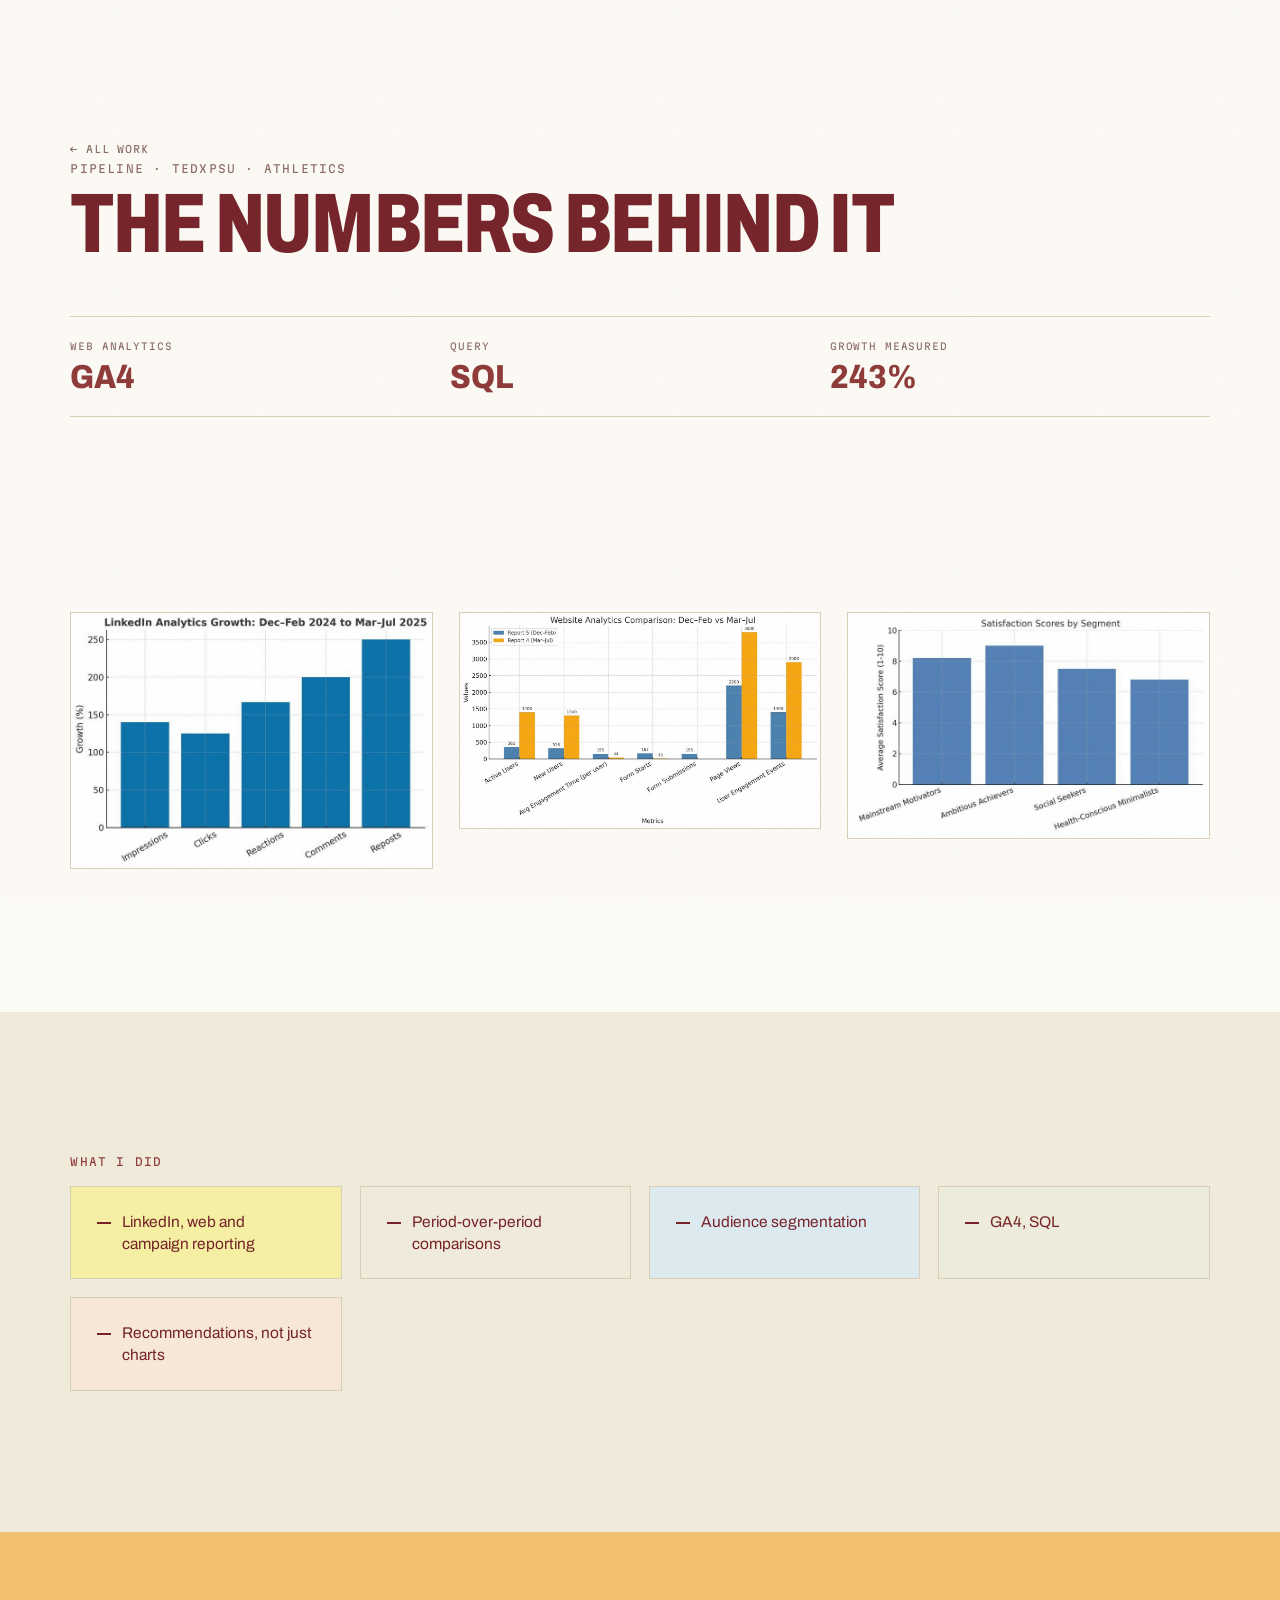
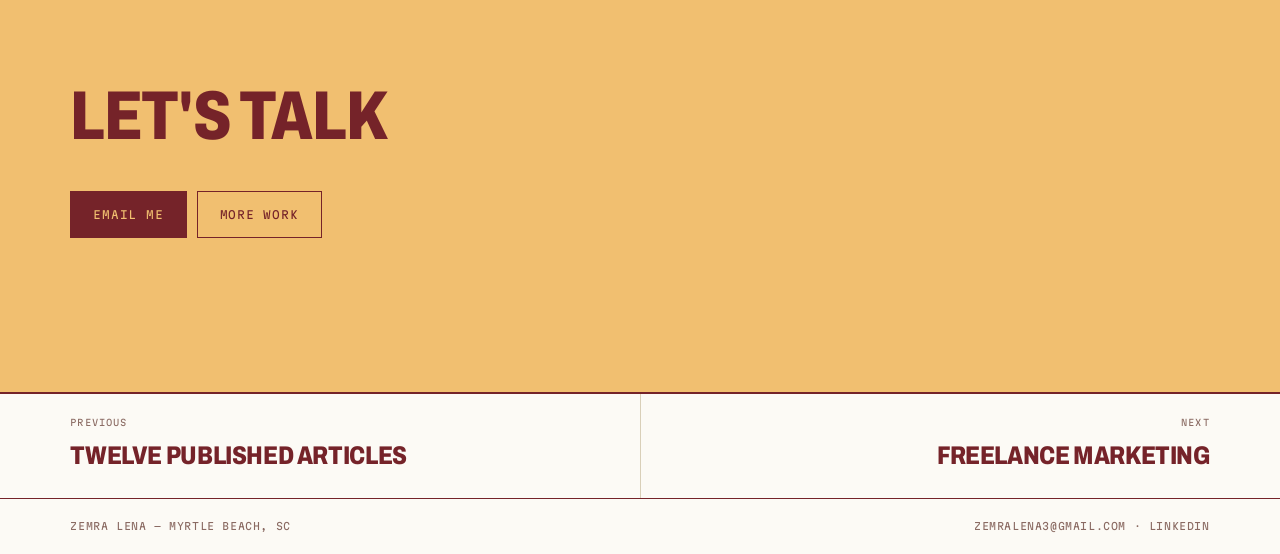
==== work/analytics.html @ e222ac7e "Rebuild portfolio: coastal palette, work-led case studies, video Complete rebuild of the personal po" ====
<!doctype html>
<html lang="en">
<head>
<meta charset="utf-8">
<meta name="viewport" content="width=device-width,initial-scale=1">
<title>The Numbers Behind It — Zemra Lena</title>
<meta name="description" content="Know what the marketing did rather than guess, and be able to say it in one sentence to someone who does not work in marketing.">
<meta property="og:title" content="The Numbers Behind It — Zemra Lena">
<meta property="og:description" content="Know what the marketing did rather than guess, and be able to say it in one sentence to someone who does not work in marketing.">
<link rel="stylesheet" href="../assets/css/site.css?v=1788546415">
</head>
<body>
<div class="grid" aria-hidden="true"><span style="--i:0"></span><span style="--i:1"></span><span style="--i:2"></span><span style="--i:3"></span><span style="--i:4"></span><span style="--i:5"></span><span style="--i:6"></span><span style="--i:7"></span><span style="--i:8"></span><span style="--i:9"></span><span style="--i:10"></span><span style="--i:11"></span></div>
<header class="bar">
  <a class="bar__l" href="../index.html">Zemra Lena</a>
  <span class="bar__c">Marketing</span>
  <nav class="bar__r">
    <a href="../index.html#work">Work</a>
    <a href="../index.html#about">About</a>
    <a href="mailto:zemralena3@gmail.com">Contact</a>
  </nav>
</header>
<section class="cs"><div class="wrap">
  <a class="back" href="../index.html#work">&larr; All work</a>
  
  <p class="lab">PIPELINE · TEDxPSU · Athletics</p>
  <h1>The Numbers Behind It</h1>
  
  <dl class="facts"><div class="fact"><dt>Web analytics</dt><dd>GA4</dd></div><div class="fact"><dt>Query</dt><dd>SQL</dd></div><div class="fact"><dt>Growth measured</dt><dd>243%</dd></div></dl>
  
</div></section>
<section class="sec"><div class="wrap">
  <div class="wall">
      <a class="tile" href="../assets/work/analytics/linkedin-growth.jpg" data-cat="Analytics" data-p="PIPELINE" data-t="LinkedIn growth, Dec to Jul" data-credit="Built the report. 243% engagement, 210% followers.">
        <img src="../assets/work/analytics/linkedin-growth.jpg" alt="PIPELINE — LinkedIn growth, Dec to Jul" loading="lazy" decoding="async">
        <div class="tile__cap"><div class="tile__p">PIPELINE</div><div class="tile__t">LinkedIn growth, Dec to Jul</div><div class="tile__c">Built the report. 243% engagement, 210% followers.</div><div class="tile__m">243% engagement</div></div>
      </a>
      <a class="tile" href="../assets/work/analytics/website-comparison.jpg" data-cat="Analytics" data-p="PIPELINE" data-t="Website analytics, period over period" data-credit="Tied an 87% traffic lift to specific page and SEO changes.">
        <img src="../assets/work/analytics/website-comparison.jpg" alt="PIPELINE — Website analytics, period over period" loading="lazy" decoding="async">
        <div class="tile__cap"><div class="tile__p">PIPELINE</div><div class="tile__t">Website analytics, period over period</div><div class="tile__c">Tied an 87% traffic lift to specific page and SEO changes.</div><div class="tile__m">87% traffic</div></div>
      </a>
      <a class="tile" href="../assets/work/analytics/satisfaction.jpg" data-cat="Analytics" data-p="Reporting" data-t="Satisfaction by segment" data-credit="Survey analysis, segmented and charted.">
        <img src="../assets/work/analytics/satisfaction.jpg" alt="Reporting — Satisfaction by segment" loading="lazy" decoding="async">
        <div class="tile__cap"><div class="tile__p">Reporting</div><div class="tile__t">Satisfaction by segment</div><div class="tile__c">Survey analysis, segmented and charted.</div></div>
      </a>
  </div></div></section>
<section class="sec sec--deep"><div class="wrap">
  <p class="lab">What I did</p>
  <ul class="didlist"><li>LinkedIn, web and campaign reporting</li><li>Period-over-period comparisons</li><li>Audience segmentation</li><li>GA4, SQL</li><li>Recommendations, not just charts</li></ul>
</div></section>

<section class="sec contact"><div class="wrap">
  <h2 class="sec__t">Let&#x27;s talk</h2>
  <div class="clinks">
    <a class="clink clink--solid" href="mailto:zemralena3@gmail.com">Email me</a>
    <a class="clink" href="../index.html#work">More work</a>
  </div>
</div></section>
<div class="pager"><a href="writing.html"><span>Previous</span><b>Twelve Published Articles</b></a><a href="evolve.html"><span>Next</span><b>Freelance Marketing</b></a></div>
<footer class="foot"><div class="wrap foot__in">
  <span>Zemra Lena — Myrtle Beach, SC</span>
  <span><a href="mailto:zemralena3@gmail.com">zemralena3@gmail.com</a> · <a href="https://linkedin.com/in/zemralena">LinkedIn</a></span>
</div></footer>
<div class="plate" id="plate"><img id="plateImg" alt=""></div>
<div class="lb" id="lb" role="dialog" aria-modal="true" aria-label="Image viewer">
  <button class="lb__x" id="lbx" aria-label="Close">&times;</button>
  <button class="lb__nav lb__prev" id="lbp" aria-label="Previous">&#8249;</button>
  <img id="lbi" alt="">
  <button class="lb__nav lb__next" id="lbn" aria-label="Next">&#8250;</button>
  <div class="lb__cap" id="lbc"></div>
</div>
<script src="../assets/js/site.js?v=1788543923"></script>
</body></html>
---- assets/css/site.css ----
/* Zemra Lena — portfolio
   Atlantic coastal. Salt ground, deep tidal ink, sea glass and sunset.
   Archivo variable width axis + Martian Mono. No serif anywhere, on purpose. */

@import url('https://fonts.googleapis.com/css2?family=Archivo:wdth,wght@62..125,400..900&family=Martian+Mono:wght@400;600&display=swap');

:root{
  --salt:#F0EADA;      /* cream ground */
  --salt-2:#E6DEC9;    /* deeper cream */
  --foam:#FAF6EC;
  --deep:#752329;      /* maroon, ink */
  --deep-2:#8E3A38;    /* lifted maroon for bands */
  --sea:#74BACD;       /* coastal blue */
  --sun:#F1BF70;       /* apricot */
  --butter:#F4EFA3;    /* pale butter */
  --olive:#B7B17A;
  --sand:#DAB58F;
  --drift:#8A6A62;     /* warm maroon-grey, readable on cream */
  --line:#D9CFB8;
  --line-2:#E7DFCB;

  --sans:'Archivo',-apple-system,BlinkMacSystemFont,'Segoe UI',Helvetica,Arial,sans-serif;
  --mono:'Martian Mono',ui-monospace,SFMono-Regular,Menlo,monospace;

  --pad:clamp(14px,3.2vw,40px);
  --bar:46px;
  --ease:cubic-bezier(.16,1,.3,1);
}

*,*::before,*::after{box-sizing:border-box}
html{-webkit-text-size-adjust:100%}
body{
  margin:0;background:var(--salt);color:var(--deep);
  font-family:var(--sans);font-size:16px;line-height:1.55;
  font-variation-settings:'wdth' 100,'wght' 400;
  -webkit-font-smoothing:antialiased;overflow-x:hidden;
}
img,video{max-width:100%;display:block}
a{color:inherit}
::selection{background:var(--sea);color:var(--foam)}
.wrap{padding-inline:var(--pad);max-width:1600px;margin:0 auto}

/* sand grain */
body::after{
  content:"";position:fixed;inset:0;pointer-events:none;z-index:99;opacity:.035;
  background-image:url("data:image/svg+xml,%3Csvg xmlns='http://www.w3.org/2000/svg' width='140' height='140'%3E%3Cfilter id='n'%3E%3CfeTurbulence type='fractalNoise' baseFrequency='.85' numOctaves='3'/%3E%3C/filter%3E%3Crect width='140' height='140' filter='url(%23n)'/%3E%3C/svg%3E");
}


/* ---------- masthead ---------- */
.mast{position:relative;z-index:3;padding:clamp(14px,2vw,26px) var(--pad) 0}
.word{display:inline-block;margin:0;line-height:.76;letter-spacing:-.045em;text-transform:uppercase;
  font-weight:800;font-variation-settings:'wdth' 112,'wght' 800;
  white-space:nowrap;font-size:12vw;color:var(--deep)}
.mast__nav{display:flex;justify-content:space-between;gap:12px;
  margin-top:clamp(8px,1.1vw,14px);padding-bottom:clamp(9px,1.1vw,13px);
  border-bottom:2px solid var(--deep);
  font-family:var(--mono);font-size:10px;letter-spacing:.13em;text-transform:uppercase}
.mast__nav a,.mast__nav span{text-decoration:none;color:var(--drift)}
.mast__nav a:hover{color:var(--deep)}
.mast__nav .on{color:var(--deep);font-weight:600}
@media(max-width:700px){.mast__nav{font-size:8.5px;letter-spacing:.08em}}

/* ---------- fixed bar ---------- */
.bar[hidden]{display:none}
.bar{
  position:sticky;top:0;left:0;right:0;height:var(--bar);z-index:70;
  display:grid;grid-template-columns:1fr auto 1fr;align-items:center;
  padding-inline:var(--pad);background:var(--salt);border-bottom:1.5px solid var(--deep);
  font-family:var(--mono);font-size:10.5px;letter-spacing:.06em;text-transform:uppercase;
  transition:background .5s var(--ease),color .5s var(--ease),border-color .5s var(--ease);
}
.bar a{text-decoration:none}
.bar__l{justify-self:start;font-weight:600}
.bar__c{justify-self:center;color:var(--sea);transition:color .5s var(--ease)}
.bar__r{justify-self:end;display:flex;gap:clamp(10px,1.6vw,22px);align-items:center}
.bar__r a{opacity:.62;transition:opacity .2s}
.bar__r a:hover{opacity:1;color:var(--sun)}
body.tone-deep .bar{background:var(--deep);color:var(--foam);border-color:var(--sea)}
body.tone-deep .bar__c{color:var(--sun)}
@media(max-width:620px){.bar{grid-template-columns:1fr auto;font-size:9.5px}.bar__c{display:none}}

/* ---------- grid rules ---------- */
.grid{position:fixed;inset:var(--bar) 0 0 0;z-index:1;pointer-events:none;
  display:grid;grid-template-columns:repeat(12,1fr);padding-inline:var(--pad)}
.grid span{border-left:1px solid var(--deep);opacity:.07;transform:scaleY(0);transform-origin:top;
  animation:drawrule .9s var(--ease) forwards}
.grid span:nth-child(n){animation-delay:calc(var(--i) * 42ms)}
@keyframes drawrule{to{transform:scaleY(1)}}
@media(max-width:760px){.grid{grid-template-columns:repeat(4,1fr)}}

/* ---------- hero: 12-col press sheet ---------- */
.hero{position:relative;z-index:2;padding:0 var(--pad);
  display:grid;grid-template-columns:repeat(12,1fr);gap:0 18px;
  align-items:stretch;margin-top:clamp(14px,1.8vw,22px)}
.photo{grid-column:1/7;position:relative;overflow:hidden;background:var(--deep-2);align-self:stretch;min-height:46svh}
.photo img{width:100%;height:100%;object-fit:cover;object-position:50% 22%}
.photo{min-height:clamp(340px,46vw,560px)}
.photo::after{content:"";position:absolute;inset:0;background:var(--sea);mix-blend-mode:multiply;
  opacity:.55;clip-path:inset(0 0 0 0);
  animation:peel 1.1s cubic-bezier(.65,0,.35,1) .8s forwards;
  transition:opacity .6s var(--ease)}
@keyframes peel{to{clip-path:inset(0 0 100% 0)}}
.photo:hover::after{opacity:0}
.photo__ph{position:absolute;inset:0;display:grid;place-items:center;text-align:center;padding:24px;
  color:var(--foam);font-family:var(--mono);font-size:10px;line-height:2;letter-spacing:.06em}

.heroside{grid-column:7/13;display:flex;flex-direction:column;justify-content:space-between;gap:22px;padding-left:22px}
.mk{background:var(--sun);color:var(--deep);height:clamp(58px,6vw,86px);
  display:flex;align-items:center;padding:0 clamp(14px,1.6vw,22px);
  font-weight:800;font-size:clamp(17px,2.1vw,26px);letter-spacing:.2em;text-transform:uppercase;
  font-variation-settings:'wdth' 100,'wght' 800;
  clip-path:inset(0 100% 0 0);animation:wipe .6s var(--ease) .45s forwards}
@keyframes wipe{to{clip-path:inset(0 0 0 0)}}

.spec{
  font-family:var(--mono);font-size:10px;letter-spacing:.09em;text-transform:uppercase;color:var(--drift)}
.spec p{margin:0;border-top:1px solid var(--line);padding:7px 0}
.spec p:last-child{border-bottom:1px solid var(--line)}
.spec b{color:var(--deep);font-weight:600}
.spec .live::before{content:"";display:inline-block;width:5px;height:5px;border-radius:50%;
  background:var(--sea);margin-right:7px;animation:pulse 2.2s ease-in-out infinite}
@keyframes pulse{0%,100%{opacity:1}50%{opacity:.4}}

.hline{
  font-size:clamp(15px,1.25vw,18px);line-height:1.38;max-width:32ch}

@media(max-width:820px){
  .hero{grid-template-columns:repeat(4,1fr);padding-bottom:22px;row-gap:16px}
  .heroside{grid-column:1/5;padding-left:0}
  .photo{grid-column:1/5;min-height:50vh}
}

/* ---------- ticker ---------- */
.tick{position:relative;z-index:2;background:var(--deep);color:var(--foam);
  overflow:hidden;height:46px;display:flex;align-items:center}
.tick__in{display:flex;gap:0;width:max-content;animation:roll 34s linear infinite}
.tick:hover .tick__in{animation-play-state:paused}
@keyframes roll{to{transform:translate3d(-50%,0,0)}}
.tick i{font-style:normal;font-family:var(--mono);font-size:11px;letter-spacing:.09em;
  text-transform:uppercase;padding:0 26px;white-space:nowrap;display:flex;align-items:center;gap:10px}
.tick i::after{content:"\25AA";width:auto;height:auto;background:none;color:var(--sun);margin-left:22px;font-size:9px}
.tick b{color:var(--foam);font-weight:600}

/* ---------- sections ---------- */
.sec{position:relative;z-index:2;padding:clamp(48px,7vw,104px) 0}
.sec--deep{background:var(--deep);color:var(--foam)}
.sec--deep .lab{color:var(--sun)}
.sec--deep .sec__t{color:var(--foam)}
.lab{font-family:var(--mono);font-size:10.5px;letter-spacing:.12em;text-transform:uppercase;
  color:var(--drift);margin:0 0 14px;font-weight:600}
.sec__t{font-weight:800;font-variation-settings:'wdth' 78,'wght' 800;text-transform:uppercase;
  font-size:clamp(30px,5.4vw,74px);line-height:.9;letter-spacing:-.015em;margin:0 0 clamp(22px,3vw,40px)}
.sec__head{display:flex;align-items:flex-end;justify-content:space-between;gap:20px;flex-wrap:wrap}

/* reveal */
.rv{opacity:0;transform:translateY(20px);transition:opacity .7s var(--ease),transform .8s var(--ease)}
.rv.in{opacity:1;transform:none}

/* ---------- work index ---------- */
.rows{margin-top:8px}
.row{display:grid;grid-template-columns:repeat(12,1fr);gap:0 18px;align-items:center;
  min-height:clamp(96px,10vw,132px);border-bottom:2px solid currentColor;
  text-decoration:none;position:relative;isolation:isolate}
.row:first-child{border-top:2px solid currentColor}
.sec--deep .row{border-bottom-color:rgba(246,244,238,.18)}
@media(max-width:820px){
  .row{grid-template-columns:repeat(4,1fr);padding:18px 0;row-gap:4px;min-height:0}
  .row__n,.row__name,.row__role{grid-column:1/5}
  .row__role{text-align:left}
}
.row__fill{position:absolute;inset:0;background:var(--deep-2);transform:scaleX(0);transform-origin:left;
  transition:transform .56s cubic-bezier(.76,0,.24,1);z-index:-1}
.row:hover .row__fill{transform:scaleX(1)}
.row>*{position:relative;transition:color .32s var(--ease),transform .5s var(--ease)}
.row:hover>*{color:var(--foam)}
.row:hover .row__name{transform:translateX(12px)}
.row__n{grid-column:1/2;font-family:var(--mono);font-size:11px;font-weight:600;letter-spacing:.1em}
.row__name{grid-column:2/9;font-weight:800;font-variation-settings:'wdth' 75,'wght' 800;
  text-transform:uppercase;font-size:clamp(1.4rem,3.5vw,3.15rem);line-height:.92;letter-spacing:-.022em;
  white-space:nowrap}
.row__role{grid-column:9/13;text-align:right;font-size:15px;color:var(--drift)}
.sec--deep .row__role{color:rgba(246,244,238,.6)}
.row__meta{grid-column:10/13;text-align:right;font-family:var(--mono);font-size:9.5px;
  letter-spacing:.05em;text-transform:uppercase;color:var(--drift);white-space:nowrap}
.sec--deep .row__meta{color:rgba(246,244,238,.5)}
.row__go{display:none}

/* logo follower */
.plate{position:fixed;width:200px;height:150px;z-index:60;pointer-events:none;opacity:0;
  transform:translate(-50%,-50%) scale(.9);transition:opacity .26s,transform .4s var(--ease);
  background:var(--foam);border:1.5px solid var(--deep);padding:24px;
  display:flex;align-items:center;justify-content:center;
  box-shadow:0 20px 50px -22px rgba(61,74,65,.4)}
.plate.on{opacity:1;transform:translate(-50%,-50%) scale(1)}
.plate img{display:block;margin:auto;max-width:100%;max-height:100%;width:auto;height:auto;object-fit:contain}
@media(max-width:900px){.plate{display:none}}

/* ---------- wall ---------- */
.filters{display:flex;flex-wrap:wrap;gap:6px}
.chip{font:inherit;font-family:var(--mono);font-size:10px;letter-spacing:.08em;text-transform:uppercase;
  background:transparent;border:1.5px solid var(--line);color:var(--drift);padding:8px 13px;cursor:pointer;
  transition:.22s}
.chip:hover{border-color:var(--deep);color:var(--deep)}
.chip[aria-pressed="true"]{background:var(--deep);border-color:var(--deep);color:var(--salt)}
.sec--deep .chip{border-color:rgba(246,244,238,.28);color:rgba(246,244,238,.72)}
.sec--deep .chip[aria-pressed="true"]{background:var(--sun);border-color:var(--sun);color:var(--deep)}

.wall{columns:4;column-gap:12px;margin-top:26px}
@media(max-width:1180px){.wall{columns:3}}
@media(max-width:740px){.wall{columns:2;column-gap:9px}}
@media(max-width:400px){.wall{columns:1}}
.tile{break-inside:avoid;margin:0 0 12px;position:relative;display:block;overflow:hidden;
  border:1.5px solid transparent;text-decoration:none;background:var(--salt-2);
  transition:border-color .3s,transform .5s var(--ease)}
.tile img{width:100%;height:auto;filter:saturate(.9);transition:transform .8s var(--ease),filter .5s}
.tile:hover{border-color:var(--sea);transform:translateY(-3px)}
.tile:hover img{transform:scale(1.04);filter:saturate(1.05)}
.tile__cap{position:absolute;inset:auto 0 0 0;padding:34px 13px 12px;color:var(--foam);
  background:linear-gradient(to top,rgba(14,44,51,.95),rgba(14,44,51,.6) 52%,transparent);
  opacity:0;transform:translateY(10px);transition:.36s var(--ease)}
.tile:hover .tile__cap{opacity:1;transform:none}
.tile__p{font-family:var(--mono);font-size:9.5px;letter-spacing:.1em;text-transform:uppercase;color:var(--sun);font-weight:600}
.tile__t{font-size:14px;font-weight:600;margin-top:3px;line-height:1.25}
.tile__c{font-size:12px;line-height:1.4;margin-top:5px;opacity:.86}
.tile__m{font-family:var(--mono);font-size:12px;color:var(--sun);margin-top:6px;font-weight:600}
.tile__link{display:inline-block;font-family:var(--mono);font-size:9.5px;letter-spacing:.09em;
  text-transform:uppercase;color:var(--sea);background:var(--foam);padding:5px 9px;margin-top:9px;font-weight:600}
.tile.is-hidden{display:none}

/* ---------- about ---------- */
.about{display:grid;grid-template-columns:minmax(0,.68fr) minmax(0,1fr);gap:clamp(24px,4.5vw,68px);align-items:start}
@media(max-width:880px){.about{grid-template-columns:1fr}}
.portrait{border:1.5px solid currentColor;overflow:hidden;background:var(--salt-2)}
.portrait img{width:100%;aspect-ratio:4/5;object-fit:cover;object-position:50% 20%}
.portrait__ph{aspect-ratio:4/5;display:grid;place-items:center;text-align:center;padding:26px;
  font-family:var(--mono);font-size:10.5px;line-height:2;color:var(--drift);
  background:repeating-linear-gradient(135deg,var(--salt-2),var(--salt-2) 11px,var(--salt) 11px,var(--salt) 22px)}
.about p{font-size:16px;line-height:1.68;margin:0 0 15px}
.about p:first-of-type{font-size:clamp(19px,2vw,26px);line-height:1.32;font-weight:600;
  font-variation-settings:'wdth' 92,'wght' 600;margin-bottom:20px}
.cols{display:grid;grid-template-columns:repeat(auto-fit,minmax(175px,1fr));gap:20px;margin-top:28px;
  padding-top:24px;border-top:1.5px solid currentColor}
.cols h3{font-family:var(--mono);font-size:10px;letter-spacing:.11em;text-transform:uppercase;
  color:var(--sea);margin:0 0 10px;font-weight:600}
.cols ul{margin:0;padding:0;list-style:none;font-size:14px;color:var(--drift);line-height:1.9}
.certs{display:flex;flex-wrap:wrap;gap:8px;margin-top:12px}
.certs a{font-family:var(--mono);font-size:10px;letter-spacing:.07em;text-transform:uppercase;
  text-decoration:none;border:1.5px solid var(--sea);color:var(--sea);padding:8px 12px;
  display:inline-flex;align-items:center;gap:7px;transition:.22s;font-weight:600}
.certs a::before{content:"✓";font-size:11px}
.certs a:hover{background:var(--sea);color:var(--foam)}

/* ---------- contact ---------- */
.contact{background:var(--deep);color:var(--foam)}
.clinks{display:flex;flex-wrap:wrap;gap:10px;margin-top:24px}
.clink{font-family:var(--mono);font-size:11px;letter-spacing:.07em;text-transform:uppercase;font-weight:600;
  text-decoration:none;color:var(--foam);border:1.5px solid rgba(246,244,238,.35);padding:14px 22px;transition:.24s}
.clink:hover{background:var(--foam);color:var(--deep);border-color:var(--foam)}
.clink--solid{background:var(--sun);border-color:var(--sun);color:var(--deep)}
.clink--solid:hover{background:var(--foam);border-color:var(--foam)}

.foot{position:relative;z-index:2;padding:20px 0;border-top:1.5px solid var(--deep);
  font-family:var(--mono);font-size:10px;letter-spacing:.06em;text-transform:uppercase;color:var(--drift)}
.foot__in{display:flex;justify-content:space-between;gap:14px;flex-wrap:wrap}
.foot a{text-decoration:none}
.foot a:hover{color:var(--sun)}

/* ---------- case study ---------- */
.cs{padding-top:calc(var(--bar) + clamp(30px,5vw,64px))}
.back{font-family:var(--mono);font-size:10px;letter-spacing:.08em;text-transform:uppercase;
  text-decoration:none;color:var(--drift)}
.back:hover{color:var(--sun)}
.cs h1{font-weight:800;font-variation-settings:'wdth' 74,'wght' 800;text-transform:uppercase;
  font-size:clamp(32px,6.6vw,88px);line-height:.88;letter-spacing:-.02em;margin:18px 0 18px}
.cs__one{font-size:clamp(17px,1.9vw,24px);line-height:1.4;max-width:44ch;margin:0 0 20px;
  font-weight:600;font-variation-settings:'wdth' 94,'wght' 600;color:var(--deep-2)}
.cs__credit{font-family:var(--mono);font-size:11px;color:var(--drift);margin:0 0 18px;
  padding-left:12px;border-left:2px solid var(--sun);line-height:1.7}
.cs__links{display:flex;flex-wrap:wrap;gap:8px;margin-top:16px}
.cs__links a{font-family:var(--mono);font-size:10px;letter-spacing:.07em;text-transform:uppercase;
  text-decoration:none;border:1.5px solid var(--deep);padding:10px 14px;transition:.22s;font-weight:600}
.cs__links a:hover{background:var(--deep);color:var(--salt)}
.facts{display:grid;grid-template-columns:repeat(auto-fit,minmax(140px,1fr));
  border:1.5px solid var(--deep);margin-top:clamp(26px,3.6vw,44px)}
.fact{padding:16px 18px;border-right:1px solid var(--line)}
.fact:last-child{border-right:0}
.fact dt{font-family:var(--mono);font-size:9.5px;letter-spacing:.09em;text-transform:uppercase;color:var(--drift);margin-bottom:7px}
.fact dd{margin:0;font-weight:800;font-variation-settings:'wdth' 88,'wght' 800;
  font-size:clamp(22px,2.6vw,34px);line-height:1;color:var(--deep-2)}
.cs__body{display:grid;grid-template-columns:minmax(0,1fr) minmax(0,1.05fr);gap:clamp(24px,4.5vw,64px)}
@media(max-width:880px){.cs__body{grid-template-columns:1fr}}
.cs__body h3{font-family:var(--mono);font-size:10.5px;letter-spacing:.11em;text-transform:uppercase;
  color:var(--sun);margin:0 0 12px;font-weight:600}
.cs__body p{font-size:16px;line-height:1.68;margin:0 0 16px}
.cs__list{margin:0;padding:0;list-style:none}
.cs__list li{font-size:15.5px;line-height:1.62;padding:12px 0 12px 26px;position:relative;
  border-bottom:1px solid rgba(246,244,238,.16)}
.cs__list li::before{content:"";position:absolute;left:0;top:20px;width:12px;height:1.5px;background:var(--sun)}

/* article list */
.arts{list-style:none;margin:0;padding:0;border-top:1.5px solid var(--deep);counter-reset:a}
.arts li{counter-increment:a;border-bottom:1px solid var(--line)}
.arts a{display:flex;align-items:center;justify-content:space-between;gap:18px;padding:15px 0;
  text-decoration:none;transition:.24s}
.arts a::before{content:counter(a,decimal-leading-zero);font-family:var(--mono);font-size:10px;
  color:var(--sun);min-width:34px;font-weight:600}
.arts a span{flex:1;font-size:clamp(14.5px,1.5vw,19px);font-weight:600;font-variation-settings:'wdth' 92,'wght' 600}
.arts a em{font-style:normal;font-family:var(--mono);font-size:9.5px;color:var(--drift);white-space:nowrap;letter-spacing:.05em}
.arts a:hover{padding-left:10px;color:var(--sea)}

/* ---------- lightbox ---------- */
.lb{position:fixed;inset:0;z-index:100;background:rgba(14,44,51,.97);display:none;
  align-items:center;justify-content:center;padding:clamp(16px,4vw,54px)}
.lb.is-on{display:flex}
.lb img{max-width:100%;max-height:82vh;object-fit:contain}
.lb__cap{position:absolute;left:0;right:0;bottom:22px;text-align:center;color:var(--foam);
  font-family:var(--mono);font-size:11px;letter-spacing:.05em;padding-inline:20px}
.lb__cap b{color:var(--sun)}
.lb__x{position:absolute;top:16px;right:18px;background:none;border:1.5px solid rgba(246,244,238,.4);
  color:var(--foam);width:40px;height:40px;font-size:19px;cursor:pointer;line-height:1}
.lb__x:hover{background:var(--foam);color:var(--deep)}
.lb__nav{position:absolute;top:50%;transform:translateY(-50%);background:none;border:0;color:var(--foam);
  font-size:32px;cursor:pointer;padding:16px;opacity:.55}
.lb__nav:hover{opacity:1}
.lb__prev{left:4px}.lb__next{right:4px}

@media(prefers-reduced-motion:reduce){
  *,*::before,*::after{animation-duration:.01ms!important;animation-iteration-count:1!important;
    transition-duration:.01ms!important}
  .rv{opacity:1;transform:none}
}


/* ---------- campaign case blocks ---------- */
.bigline{font-weight:800;font-variation-settings:'wdth' 82,'wght' 800;text-transform:uppercase;
  font-size:clamp(28px,5.6vw,76px);line-height:.95;letter-spacing:-.025em;margin:0;max-width:16ch;color:var(--deep-2)}
.reframe{font-weight:600;font-variation-settings:'wdth' 92,'wght' 600;
  font-size:clamp(17px,1.9vw,23px);line-height:1.35;border-left:3px solid var(--sun);padding-left:16px}

.phases{display:grid;grid-template-columns:repeat(auto-fit,minmax(210px,1fr));gap:1px;background:rgba(250,248,243,.22)}
.ph{background:var(--deep);padding:22px 20px 26px}
.ph__n{font-family:var(--mono);font-size:10px;letter-spacing:.12em;color:var(--sun);font-weight:600}
.ph h4{margin:8px 0 6px;font-weight:800;font-variation-settings:'wdth' 84,'wght' 800;
  text-transform:uppercase;font-size:clamp(20px,2.4vw,30px);line-height:1;letter-spacing:-.01em}
.ph__g{margin:0 0 12px;font-family:var(--mono);font-size:9.5px;letter-spacing:.09em;
  text-transform:uppercase;color:var(--sea)}
.ph__d{margin:0;font-size:13.5px;line-height:1.55;color:rgba(250,248,243,.72)}

.bars{border-top:2px solid var(--deep)}
.bar-row{display:grid;grid-template-columns:minmax(130px,1.1fr) minmax(0,3fr) 92px;gap:16px;
  align-items:center;padding:13px 0;border-bottom:1px solid var(--line)}
.bar-k{font-size:14.5px;font-weight:600}
.bar-t{display:block;height:12px;background:var(--salt-2)}
.bar-t i{display:block;height:100%;width:0;background:var(--deep-2);
  animation:grow 1.1s var(--ease) forwards;animation-delay:.15s}
@keyframes grow{to{width:var(--p)}}
.bar-v{font-family:var(--mono);font-size:11px;text-align:right;color:var(--drift)}
.bars__note{margin-top:16px;font-size:14.5px;color:var(--drift);max-width:60ch}
@media(max-width:640px){
  .bar-row{grid-template-columns:1fr 68px;row-gap:6px}
  .bar-t{grid-column:1/3;order:3}
}


/* ---------- v3: bio in hero, video tiles, case logo ---------- */
.bio p{margin:0 0 11px;font-size:clamp(14px,1.15vw,16px);line-height:1.6;color:var(--deep)}
.bio p:first-child{font-weight:600;font-variation-settings:'wdth' 94,'wght' 600}
.bio p:last-child{margin-bottom:0}

.tile--v{cursor:pointer;background:var(--deep)}
.tile--v video{width:100%;height:auto;display:block;filter:saturate(.94)}
.tile__play{position:absolute;top:11px;right:11px;width:26px;height:26px;border-radius:50%;
  background:rgba(253,251,249,.9);z-index:2;transition:opacity .3s}
.tile__play::after{content:"";position:absolute;top:50%;left:53%;transform:translate(-50%,-50%);
  border-left:8px solid var(--deep);border-top:5px solid transparent;border-bottom:5px solid transparent}
.tile--v.is-playing .tile__play{opacity:0}

.cs__logo{height:clamp(34px,4vw,52px);width:auto;margin-bottom:16px;object-fit:contain}

/* certifications sit on their own row now */
.certs{margin-top:20px}
.cols{border-top:2px solid var(--deep);padding-top:26px;margin-top:0}


/* ---------- work table header row ---------- */
.row--h{min-height:0;padding:0 0 9px;border-bottom:2px solid var(--deep);pointer-events:none}
.row--h .row__name,.row--h .row__role,.row--h .row__meta{
  font-family:var(--mono);font-size:9.5px;letter-spacing:.13em;text-transform:uppercase;
  font-weight:600;color:var(--drift);line-height:1}
.row--h .row__name{font-size:9.5px;font-variation-settings:normal;letter-spacing:.13em}
.rows .row:first-of-type{border-top:0}
.row--h + .row{border-top:0}
@media(max-width:820px){.row--h{display:none}}


/* role column sits right, header matches */
.row--h .row__role{text-align:right}

/* ---------- v4: fuller hero, phone-framed video ---------- */
.hstats{display:grid;grid-template-columns:repeat(4,1fr);gap:0;
  border-top:1px solid var(--line);border-bottom:1px solid var(--line)}
@media(max-width:1100px){.hstats{grid-template-columns:repeat(2,1fr)}}
.hstats .stat{padding:13px 14px 13px 0;border-right:1px solid var(--line-2);background:none}
.hstats .stat:last-child{border-right:0}
.hstats .stat__n{font-family:var(--sans);font-weight:800;font-variation-settings:'wdth' 88,'wght' 800;
  font-size:clamp(20px,2.2vw,30px);line-height:1;letter-spacing:-.03em;color:var(--deep)}
.hstats .stat__l{font-family:var(--mono);font-size:8.5px;letter-spacing:.08em;text-transform:uppercase;
  color:var(--drift);margin-top:6px;line-height:1.4}

.spec{display:flex;gap:14px;align-items:flex-start}
.spec__logo{width:34px;height:auto;flex:0 0 auto;margin-top:2px}
.spec p{border:0;padding:2px 0;margin:0}
.spec p:last-child{border:0}

/* iPhone frame */
.tile--phone{background:none;border:0}
.tile--phone:hover{border:0;transform:translateY(-3px)}
.phone{position:relative;margin:0 auto;width:100%;max-width:230px;padding:9px;
  background:#1a1d1b;border-radius:30px;
  box-shadow:0 0 0 1.5px #333835, 0 16px 34px -16px rgba(61,74,65,.5)}
.phone video{width:100%;height:auto;display:block;border-radius:22px;background:#000}
.phone__i{position:absolute;top:16px;left:50%;transform:translateX(-50%);
  width:52px;height:14px;background:#000;border-radius:99px;z-index:2}
.tile--phone .tile__cap{left:9px;right:9px;bottom:9px;border-radius:0 0 22px 22px;padding:30px 12px 12px}
.tile--phone .tile__play{top:22px;right:20px}


/* ---------- v5: bio-led hero, easier nav ---------- */
.hstats{display:none}
.hline{display:none}

.blocks{display:grid;gap:0;border-top:2px solid var(--deep);margin-top:4px}
.blk{padding:16px 0;border-bottom:1px solid var(--line)}
.blk h3{margin:0 0 7px;font-family:var(--mono);font-size:9.5px;letter-spacing:.13em;
  text-transform:uppercase;color:var(--deep-2);font-weight:600}
.blk p{margin:0;font-size:clamp(14.5px,1.15vw,16.5px);line-height:1.55;color:var(--deep)}

.spec{display:flex;gap:13px;align-items:center;padding-top:14px}
.spec__logo{width:30px;height:auto;flex:0 0 auto}
.spec p{border:0;padding:0;margin:0;font-family:var(--mono);font-size:9.5px;
  letter-spacing:.07em;text-transform:uppercase;color:var(--drift);line-height:1.7}
.spec b{color:var(--deep)}

/* sticky mini-nav appears once the masthead scrolls away */
.minibar{position:fixed;top:0;left:0;right:0;z-index:80;height:46px;display:flex;
  align-items:center;justify-content:space-between;padding-inline:var(--pad);
  background:var(--deep);color:var(--foam);transform:translateY(-100%);
  transition:transform .4s var(--ease);
  font-family:var(--mono);font-size:9.5px;letter-spacing:.12em;text-transform:uppercase}
.minibar.on{transform:none}
.minibar a{text-decoration:none;color:var(--foam);opacity:.72;transition:.2s}
.minibar a:hover{opacity:1;color:var(--sun)}
.minibar__n{display:flex;gap:clamp(12px,2vw,26px)}
.minibar__m{font-weight:600;letter-spacing:.14em}

/* prev / next between case studies */
.pager{display:grid;grid-template-columns:1fr 1fr;border-top:2px solid var(--deep)}
.pager a{padding:22px var(--pad);text-decoration:none;transition:.25s}
.pager a:hover{background:var(--deep);color:var(--salt)}
.pager a+a{border-left:1px solid var(--line);text-align:right}
.pager span{display:block;font-family:var(--mono);font-size:9px;letter-spacing:.12em;
  text-transform:uppercase;color:var(--drift);margin-bottom:6px}
.pager a:hover span{color:var(--sun)}
.pager b{font-weight:800;font-variation-settings:'wdth' 82,'wght' 800;text-transform:uppercase;
  font-size:clamp(16px,2vw,26px);letter-spacing:-.015em}


/* ---------- v6: her palette, readability, persistent nav ---------- */

/* legibility: bigger mono labels, more contrast everywhere */
.lab{font-size:11px;letter-spacing:.11em;color:var(--drift)}
.mast__nav{font-size:11px;letter-spacing:.11em}
.mast__nav a,.mast__nav span{color:var(--deep);opacity:.68}
.mast__nav a:hover{opacity:1;color:var(--deep)}
.mast__nav .on{opacity:1;font-weight:600}
.blk h3{font-size:10.5px;color:var(--deep-2)}
.blk p{font-size:clamp(15px,1.2vw,17px);line-height:1.6}
.spec p{font-size:10.5px;color:var(--drift)}
.row__role{font-size:15.5px;color:var(--drift)}
.row--h .row__name,.row--h .row__role{font-size:10.5px;color:var(--drift)}
.tile__c{font-size:12.5px}
.cs__list li{font-size:16px}
.bars__note{color:var(--drift)}

/* nav visible for the whole scroll */
.minibar{transform:none;background:var(--deep);height:46px;font-size:10.5px;letter-spacing:.11em}
.minibar a{opacity:.8}
.minibar a:hover{color:var(--sun);opacity:1}
.mast{padding-top:calc(46px + clamp(14px,2vw,26px))}
.hero{scroll-margin-top:52px}
.sec{scroll-margin-top:52px}
.bar{display:none}
.cs{padding-top:calc(46px + clamp(26px,4vw,54px))}

/* work rows: press-sheet sweep */
.row__fill{background:var(--deep)}
.row:hover .row__name,.row:hover .row__role,.row:hover .row__n{color:var(--salt)}
.row:hover .row__n{color:var(--sun)}
.row:hover .row__name{transform:translateX(14px)}
.row:hover .row__role{transform:translateX(-6px)}

/* accents */
.mk{background:var(--sun);color:var(--deep)}
.tick{background:var(--deep);color:var(--foam)}
.tick i::after{color:var(--sun)}
.sec--deep{background:var(--deep);color:var(--foam)}
.sec--deep .sec__t{color:var(--foam)}
.sec--deep .lab{color:var(--sun)}
.contact{background:var(--deep)}
.clink--solid{background:var(--sun);border-color:var(--sun);color:var(--deep)}
.chip[aria-pressed="true"]{background:var(--deep);border-color:var(--deep);color:var(--salt)}
.sec--deep .chip[aria-pressed="true"]{background:var(--sun);border-color:var(--sun);color:var(--deep)}
.fact dd{color:var(--deep-2)}
.cs__one{color:var(--deep-2)}
.cs__credit{border-left-color:var(--sun)}
.certs a{border-color:var(--deep-2);color:var(--deep-2)}
.certs a:hover{background:var(--deep-2);color:var(--foam)}
.bar-t i{background:var(--deep-2)}
.bigline{color:var(--deep)}
.ph{background:var(--deep)}
.ph__g{color:var(--sun)}
.pager a:hover span{color:var(--sun)}
.tile:hover{border-color:var(--deep)}
.tile__cap{background:linear-gradient(to top,rgba(117,35,41,.95),rgba(117,35,41,.62) 52%,transparent)}
.tile__link{color:var(--deep);background:var(--sun)}
.lb{background:rgba(117,35,41,.97)}
.phone{background:#2A1416;box-shadow:0 0 0 1.5px #3E1D20, 0 16px 34px -16px rgba(117,35,41,.5)}

/* terse "what I did" list */
.didlist{list-style:none;margin:0;padding:0;display:grid;
  grid-template-columns:repeat(auto-fit,minmax(230px,1fr));gap:1px;background:rgba(250,246,236,.22)}
.didlist li{background:var(--deep);padding:18px 20px;font-size:15.5px;line-height:1.4;
  display:flex;align-items:flex-start;gap:11px}
.didlist li::before{content:"";flex:0 0 auto;width:14px;height:1.5px;background:var(--sun);margin-top:11px}
.cs__body{display:none}

/* case hero: one takeaway */
.cs h1{margin:10px 0 18px}
.cs .lab{margin-bottom:0}
.cs__credit{margin:18px 0 0;font-size:10.5px;border-left:2px solid var(--sun);opacity:.75}
.cs__links{margin-top:0;margin-bottom:22px}

/* ============================================================
   v7 — white space. minimal, modern, chic.
   Fewer lines, bigger margins, more air around everything.
   ============================================================ */

:root{
  --salt:#FCFAF5;        /* near-white ground */
  --salt-2:#F0EADA;      /* her cream, now a panel tone */
  --pad:clamp(20px,5.5vw,72px);
}

/* the fixed column rules were noise. gone. */
.grid{display:none}

/* everything breathes */
.sec{padding:clamp(72px,11vw,168px) 0}
.mast{padding-top:calc(46px + clamp(26px,4vw,52px))}
.mast__nav{margin-top:clamp(14px,1.8vw,22px);padding-bottom:clamp(14px,1.8vw,20px);
  border-bottom:1px solid var(--line)}
.hero{margin-top:clamp(30px,5vw,72px);gap:0 clamp(24px,4vw,64px);
  padding-bottom:clamp(30px,5vw,70px)}
.heroside{gap:clamp(26px,3.4vw,44px);padding-left:0}
.photo{min-height:clamp(400px,52vw,660px)}

/* hero blocks: air, no boxed-in rules */
.blocks{border-top:0;margin-top:0;gap:clamp(20px,2.4vw,32px)}
.blk{padding:0;border-bottom:0;max-width:46ch}
.blk h3{margin-bottom:9px}
.spec{padding-top:clamp(18px,2.2vw,26px);border-top:1px solid var(--line)}

/* section headings sit alone */
.sec__head{margin-bottom:clamp(34px,5vw,64px)}
.sec__t{margin-bottom:clamp(26px,3.6vw,44px)}
.lab{margin-bottom:16px}

/* work rows: tall and quiet */
.row{min-height:clamp(112px,12vw,164px);border-bottom:1px solid var(--line)}
.row:first-of-type{border-top:1px solid var(--line)}
.row--h{border-bottom:1px solid var(--line);padding-bottom:14px}
.rows{margin-top:0}

/* portfolio grid: real gutters */
.wall{columns:3;column-gap:clamp(14px,2vw,26px);margin-top:0}
@media(max-width:1100px){.wall{columns:2}}
@media(max-width:620px){.wall{columns:1}}
.tile{margin-bottom:clamp(14px,2vw,26px)}

/* ticker: thinner, calmer */
.tick{height:40px}
.tick i{font-size:10px;padding:0 22px;letter-spacing:.14em}

/* case pages */
.cs{padding-top:calc(46px + clamp(40px,7vw,96px));padding-bottom:clamp(20px,3vw,40px)}
.facts{border:0;border-top:1px solid var(--line);border-bottom:1px solid var(--line);
  margin-top:clamp(32px,4.5vw,54px)}
.fact{border-right:0;padding:22px 26px 22px 0}
.didlist{gap:1px}
.didlist li{padding:24px 26px}
.phases{gap:1px}
.ph{padding:28px 26px 34px}

/* contact */
.contact{padding:clamp(80px,12vw,180px) 0}
.clinks{margin-top:clamp(26px,3.4vw,42px)}

/* ============================================================
   v8 — light only. no dark grounds anywhere.
   The palette does the work through tinted panels.
   ============================================================ */

.sec--deep{background:var(--salt-2);color:var(--deep)}
.sec--deep .sec__t{color:var(--deep)}
.sec--deep .lab{color:var(--deep-2)}
.sec--deep .row{border-bottom-color:var(--line)}
.sec--deep .row__role{color:var(--drift)}
.sec--deep .chip{border-color:var(--line);color:var(--drift)}
.sec--deep .chip:hover{border-color:var(--deep);color:var(--deep)}
.sec--deep .chip[aria-pressed="true"]{background:var(--deep);border-color:var(--deep);color:var(--salt)}

/* contact on cream, apricot as the moment */
.contact{background:var(--sun);color:var(--deep)}
.contact .sec__t{color:var(--deep)}
.contact .lab{color:var(--deep)}
.clink{color:var(--deep);border-color:var(--deep)}
.clink:hover{background:var(--deep);color:var(--sun);border-color:var(--deep)}
.clink--solid{background:var(--deep);border-color:var(--deep);color:var(--sun)}
.clink--solid:hover{background:var(--salt);color:var(--deep);border-color:var(--deep)}

/* ticker in blue */
.tick{background:var(--sea);color:var(--deep)}
.tick i::after{color:var(--foam)}
.tick b{color:var(--deep)}

/* what I did: tinted cards, cycling the palette */
.didlist{background:transparent;gap:clamp(10px,1.4vw,18px)}
.didlist li{color:var(--deep);border:1px solid var(--line)}
.didlist li:nth-child(5n+1){background:var(--butter)}
.didlist li:nth-child(5n+2){background:var(--salt-2)}
.didlist li:nth-child(5n+3){background:#DCEAF0}
.didlist li:nth-child(5n+4){background:#EDEBD9}
.didlist li:nth-child(5n+5){background:#F6E7D8}
.didlist li::before{background:var(--deep)}

/* campaign phases: same treatment */
.phases{background:transparent;gap:clamp(10px,1.4vw,18px)}
.ph{color:var(--deep);border:1px solid var(--line)}
.ph:nth-child(1){background:var(--butter)}
.ph:nth-child(2){background:#DCEAF0}
.ph:nth-child(3){background:#EDEBD9}
.ph:nth-child(4){background:#F6E7D8}
.ph__n{color:var(--deep-2)}
.ph__g{color:var(--deep-2)}
.ph__d{color:var(--drift)}

/* tiles read on cream */
.tile{background:var(--foam);border:1px solid var(--line)}
.tile__cap{background:linear-gradient(to top,rgba(117,35,41,.92),rgba(117,35,41,.55) 55%,transparent)}
.lb{background:rgba(252,250,245,.98)}
.lb__cap{color:var(--deep)}
.lb__x,.lb__nav{color:var(--deep);border-color:var(--deep)}
.lb__x:hover{background:var(--deep);color:var(--salt)}
.phone{background:var(--deep);box-shadow:0 0 0 1px var(--line),0 18px 40px -20px rgba(117,35,41,.35)}

/* minibar light */
.minibar{background:var(--foam);color:var(--deep);border-bottom:1px solid var(--line)}
.minibar a{color:var(--deep);opacity:.62}
.minibar a:hover{color:var(--deep);opacity:1}

/* conference grouping inside a case */
.grp{margin-top:clamp(40px,5vw,72px)}
.grp:first-of-type{margin-top:0}
.grp__h{display:flex;align-items:baseline;gap:14px;flex-wrap:wrap;
  padding-bottom:12px;margin-bottom:clamp(18px,2.4vw,28px);border-bottom:1px solid var(--line)}
.grp__t{font-weight:800;font-variation-settings:'wdth' 82,'wght' 800;text-transform:uppercase;
  font-size:clamp(20px,2.6vw,34px);letter-spacing:-.02em;margin:0;color:var(--deep)}
.grp__m{font-family:var(--mono);font-size:10px;letter-spacing:.11em;text-transform:uppercase;color:var(--drift)}

/* embedded deck */
.deck{position:relative;width:100%;padding-top:56.25%;border:1px solid var(--line);
  background:var(--salt-2);overflow:hidden}
.deck iframe{position:absolute;inset:0;width:100%;height:100%;border:0}
.deck__n{font-family:var(--mono);font-size:10px;letter-spacing:.09em;text-transform:uppercase;
  color:var(--drift);margin-top:12px}
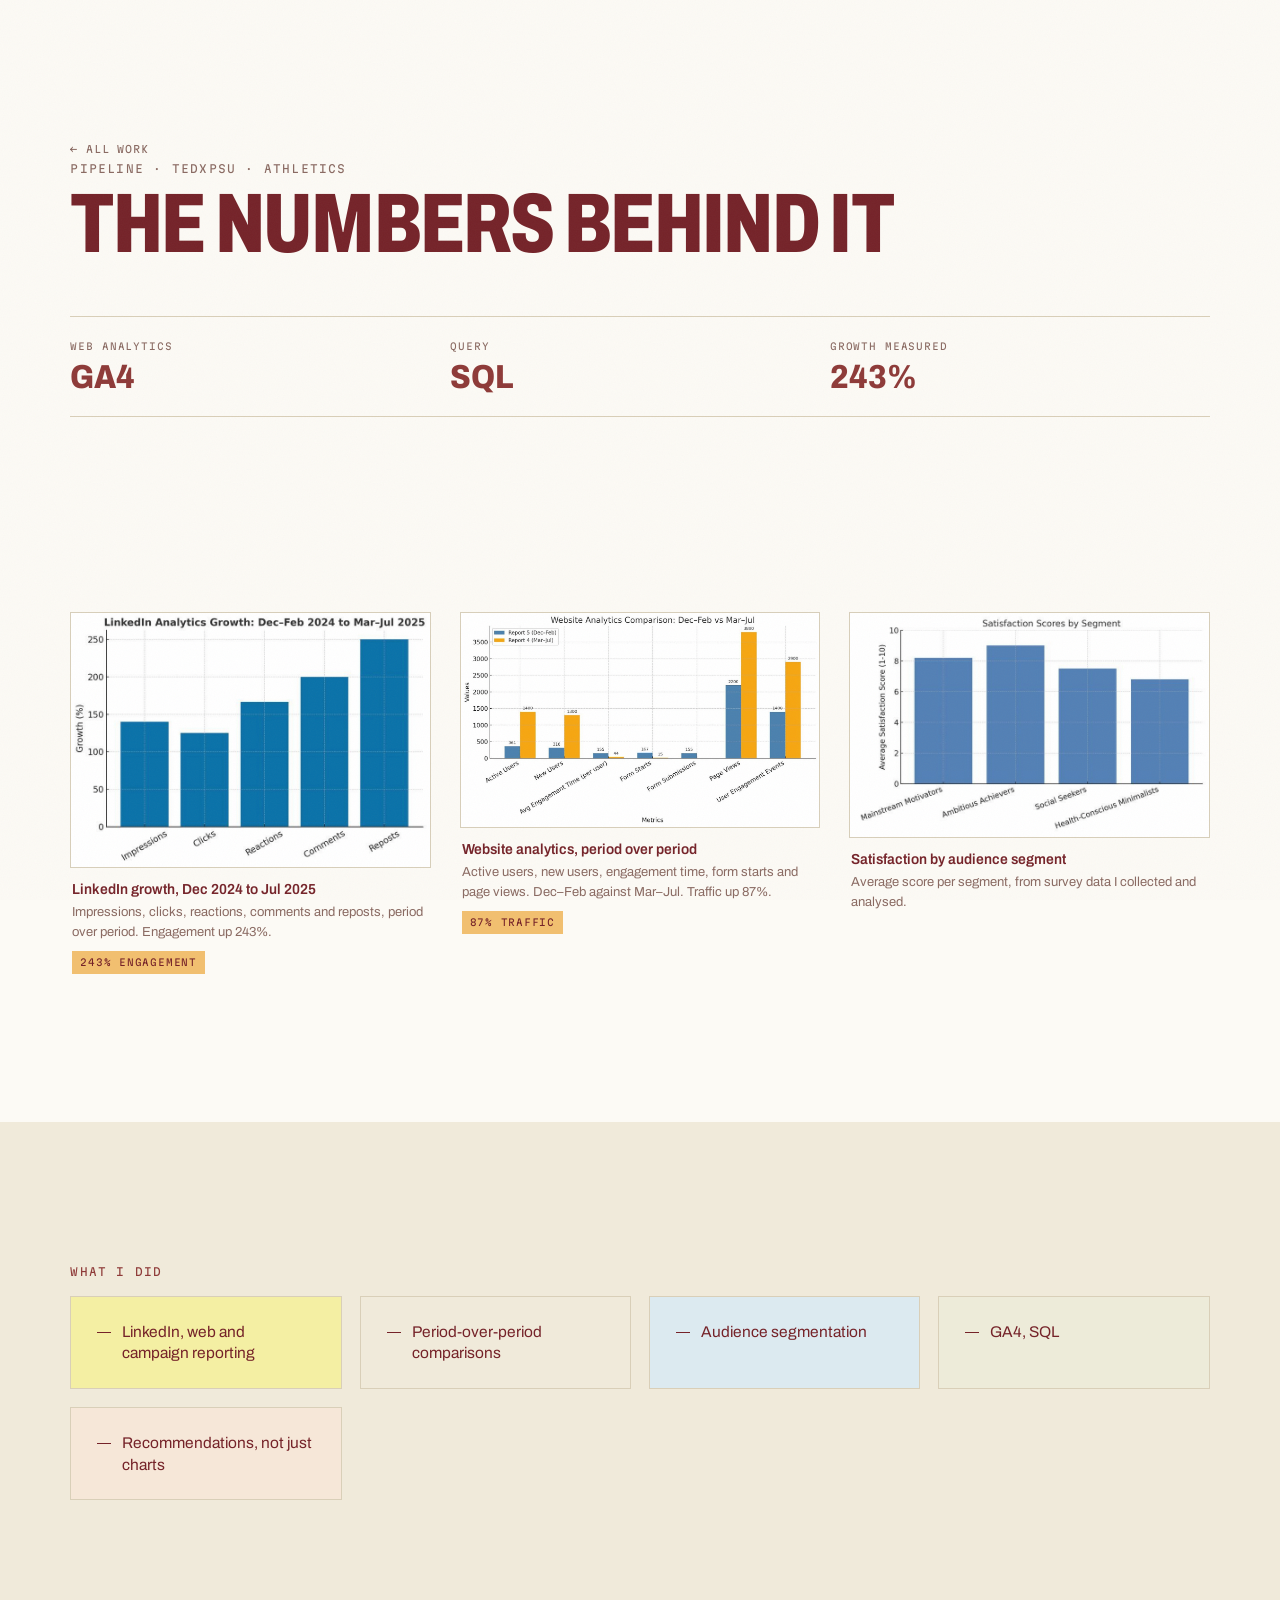
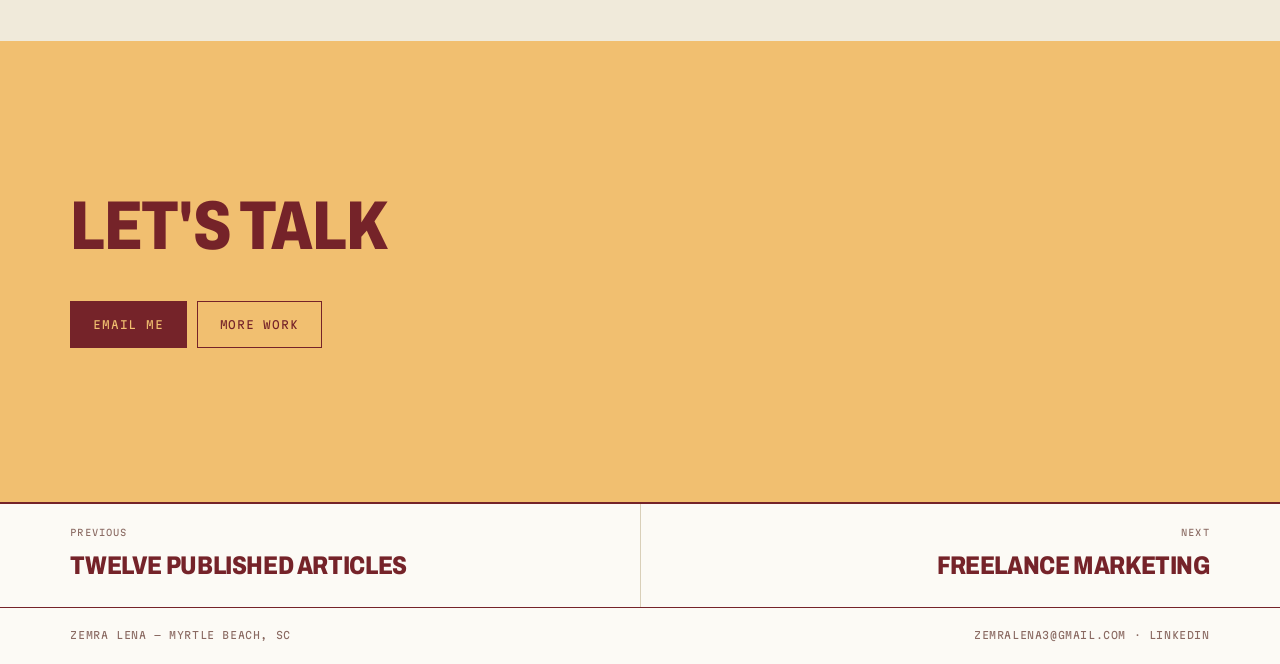
==== commit adca24fd: "Label every piece. Nothing hides behind a hover. The reporting charts were bare graphs with no expla" ====
--- a/work/analytics.html
+++ b/work/analytics.html
@@ -7,7 +7,7 @@
 <meta name="description" content="Know what the marketing did rather than guess, and be able to say it in one sentence to someone who does not work in marketing.">
 <meta property="og:title" content="The Numbers Behind It — Zemra Lena">
 <meta property="og:description" content="Know what the marketing did rather than guess, and be able to say it in one sentence to someone who does not work in marketing.">
-<link rel="stylesheet" href="../assets/css/site.css?v=1788546415">
+<link rel="stylesheet" href="../assets/css/site.css?v=1788548602">
 </head>
 <body>
 <div class="grid" aria-hidden="true"><span style="--i:0"></span><span style="--i:1"></span><span style="--i:2"></span><span style="--i:3"></span><span style="--i:4"></span><span style="--i:5"></span><span style="--i:6"></span><span style="--i:7"></span><span style="--i:8"></span><span style="--i:9"></span><span style="--i:10"></span><span style="--i:11"></span></div>
@@ -31,17 +31,17 @@
 </div></section>
 <section class="sec"><div class="wrap">
   <div class="wall">
-      <a class="tile" href="../assets/work/analytics/linkedin-growth.jpg" data-cat="Analytics" data-p="PIPELINE" data-t="LinkedIn growth, Dec to Jul" data-credit="Built the report. 243% engagement, 210% followers.">
-        <img src="../assets/work/analytics/linkedin-growth.jpg" alt="PIPELINE — LinkedIn growth, Dec to Jul" loading="lazy" decoding="async">
-        <div class="tile__cap"><div class="tile__p">PIPELINE</div><div class="tile__t">LinkedIn growth, Dec to Jul</div><div class="tile__c">Built the report. 243% engagement, 210% followers.</div><div class="tile__m">243% engagement</div></div>
+      <a class="tile" href="../assets/work/analytics/linkedin-growth.jpg" data-cat="Analytics" data-p="PIPELINE" data-t="LinkedIn growth, Dec 2024 to Jul 2025" data-credit="Impressions, clicks, reactions, comments and reposts, period over period. Engagement up 243%.">
+        <img src="../assets/work/analytics/linkedin-growth.jpg" alt="PIPELINE — LinkedIn growth, Dec 2024 to Jul 2025" loading="lazy" decoding="async">
+        <div class="tile__cap"><div class="tile__t">LinkedIn growth, Dec 2024 to Jul 2025</div><div class="tile__c">Impressions, clicks, reactions, comments and reposts, period over period. Engagement up 243%.</div><div class="tile__m">243% engagement</div></div>
       </a>
-      <a class="tile" href="../assets/work/analytics/website-comparison.jpg" data-cat="Analytics" data-p="PIPELINE" data-t="Website analytics, period over period" data-credit="Tied an 87% traffic lift to specific page and SEO changes.">
+      <a class="tile" href="../assets/work/analytics/website-comparison.jpg" data-cat="Analytics" data-p="PIPELINE" data-t="Website analytics, period over period" data-credit="Active users, new users, engagement time, form starts and page views. Dec–Feb against Mar–Jul. Traffic up 87%.">
         <img src="../assets/work/analytics/website-comparison.jpg" alt="PIPELINE — Website analytics, period over period" loading="lazy" decoding="async">
-        <div class="tile__cap"><div class="tile__p">PIPELINE</div><div class="tile__t">Website analytics, period over period</div><div class="tile__c">Tied an 87% traffic lift to specific page and SEO changes.</div><div class="tile__m">87% traffic</div></div>
+        <div class="tile__cap"><div class="tile__t">Website analytics, period over period</div><div class="tile__c">Active users, new users, engagement time, form starts and page views. Dec–Feb against Mar–Jul. Traffic up 87%.</div><div class="tile__m">87% traffic</div></div>
       </a>
-      <a class="tile" href="../assets/work/analytics/satisfaction.jpg" data-cat="Analytics" data-p="Reporting" data-t="Satisfaction by segment" data-credit="Survey analysis, segmented and charted.">
-        <img src="../assets/work/analytics/satisfaction.jpg" alt="Reporting — Satisfaction by segment" loading="lazy" decoding="async">
-        <div class="tile__cap"><div class="tile__p">Reporting</div><div class="tile__t">Satisfaction by segment</div><div class="tile__c">Survey analysis, segmented and charted.</div></div>
+      <a class="tile" href="../assets/work/analytics/satisfaction.jpg" data-cat="Analytics" data-p="Reporting" data-t="Satisfaction by audience segment" data-credit="Average score per segment, from survey data I collected and analysed.">
+        <img src="../assets/work/analytics/satisfaction.jpg" alt="Reporting — Satisfaction by audience segment" loading="lazy" decoding="async">
+        <div class="tile__cap"><div class="tile__t">Satisfaction by audience segment</div><div class="tile__c">Average score per segment, from survey data I collected and analysed.</div></div>
       </a>
   </div></div></section>
 <section class="sec sec--deep"><div class="wrap">
--- a/assets/css/site.css
+++ b/assets/css/site.css
@@ -684,3 +684,69 @@
 .deck iframe{position:absolute;inset:0;width:100%;height:100%;border:0}
 .deck__n{font-family:var(--mono);font-size:10px;letter-spacing:.09em;text-transform:uppercase;
   color:var(--drift);margin-top:12px}
+
+/* ============================================================
+   v9 — portfolio by experience, realistic phone, view counts
+   ============================================================ */
+
+#pieces .grp{margin-top:clamp(52px,6.5vw,96px)}
+#pieces .grp:first-of-type{margin-top:clamp(10px,1.5vw,20px)}
+.grp__h{align-items:baseline}
+.grp__go{margin-left:auto;font-family:var(--mono);font-size:10px;letter-spacing:.11em;
+  text-transform:uppercase;text-decoration:none;color:var(--deep-2);white-space:nowrap}
+.grp__go:hover{color:var(--deep)}
+@media(max-width:620px){.grp__go{margin-left:0}}
+
+/* realistic phone, not maroon */
+.phone{background:#1C1C1E;padding:8px;border-radius:34px;
+  box-shadow:0 0 0 2px #3A3A3C, 0 0 0 3px #1C1C1E, 0 20px 44px -20px rgba(60,50,45,.45)}
+.phone video{border-radius:27px}
+.phone__i{top:15px;width:56px;height:16px;background:#000;border-radius:99px}
+.tile--phone .tile__cap{left:8px;right:8px;bottom:8px;border-radius:0 0 27px 27px}
+
+/* view count chip, reads like a real post */
+.views{position:absolute;left:14px;bottom:14px;z-index:3;display:flex;align-items:center;gap:6px;
+  padding:6px 10px;border-radius:99px;background:rgba(0,0,0,.55);backdrop-filter:blur(6px);
+  color:#fff;font-family:var(--mono);font-size:10px;letter-spacing:.05em;font-weight:600}
+.views::before{content:"";width:11px;height:8px;border:1.5px solid #fff;border-radius:50%/62%;
+  box-shadow:inset 0 0 0 1.5px #fff}
+.tile--phone .views{left:20px;bottom:20px}
+.tile:hover .views{opacity:0;transition:opacity .25s}
+
+/* ============================================================
+   v10 — every piece is labelled. Nothing hides behind a hover.
+   ============================================================ */
+
+.tile{overflow:visible;background:transparent;border:0}
+.tile:hover{transform:none;border:0}
+.tile img,.tile video{border:1px solid var(--line);background:var(--foam)}
+.tile:hover img{transform:none}
+.tile--v{background:transparent}
+
+/* caption sits under the work, always visible */
+.tile__cap{position:static;opacity:1;transform:none;background:none;color:var(--deep);
+  padding:12px 2px 0;transition:none}
+.tile:hover .tile__cap{opacity:1;transform:none}
+.tile__t{font-size:14.5px;font-weight:600;font-variation-settings:'wdth' 94,'wght' 600;
+  line-height:1.25;margin:0;color:var(--deep)}
+.tile__c{font-size:13px;line-height:1.5;margin-top:5px;color:var(--drift);opacity:1}
+.tile__m{display:inline-block;font-family:var(--mono);font-size:9.5px;letter-spacing:.08em;
+  text-transform:uppercase;color:var(--deep);background:var(--sun);
+  padding:4px 8px;margin-top:9px;font-weight:600}
+.tile__link{display:inline-block;font-family:var(--mono);font-size:9.5px;letter-spacing:.08em;
+  text-transform:uppercase;color:var(--deep-2);background:transparent;padding:0;margin-top:9px;
+  border-bottom:1px solid var(--deep-2);font-weight:600}
+.tile__link:hover{color:var(--deep);border-color:var(--deep)}
+.tile--phone .tile__cap{position:static;border-radius:0;padding:14px 2px 0;left:auto;right:auto;bottom:auto}
+
+/* image gets the hover, not the label */
+.tile img,.tile video{transition:opacity .3s var(--ease)}
+.tile:hover img,.tile:hover video{opacity:.9}
+.tile__play{top:14px;right:14px}
+.tile--phone .tile__play{top:26px;right:24px}
+.views{opacity:1}
+.tile:hover .views{opacity:1}
+
+/* a bit more room between pieces now they carry text */
+.wall{column-gap:clamp(16px,2.2vw,30px)}
+.tile{margin-bottom:clamp(26px,3.2vw,44px)}
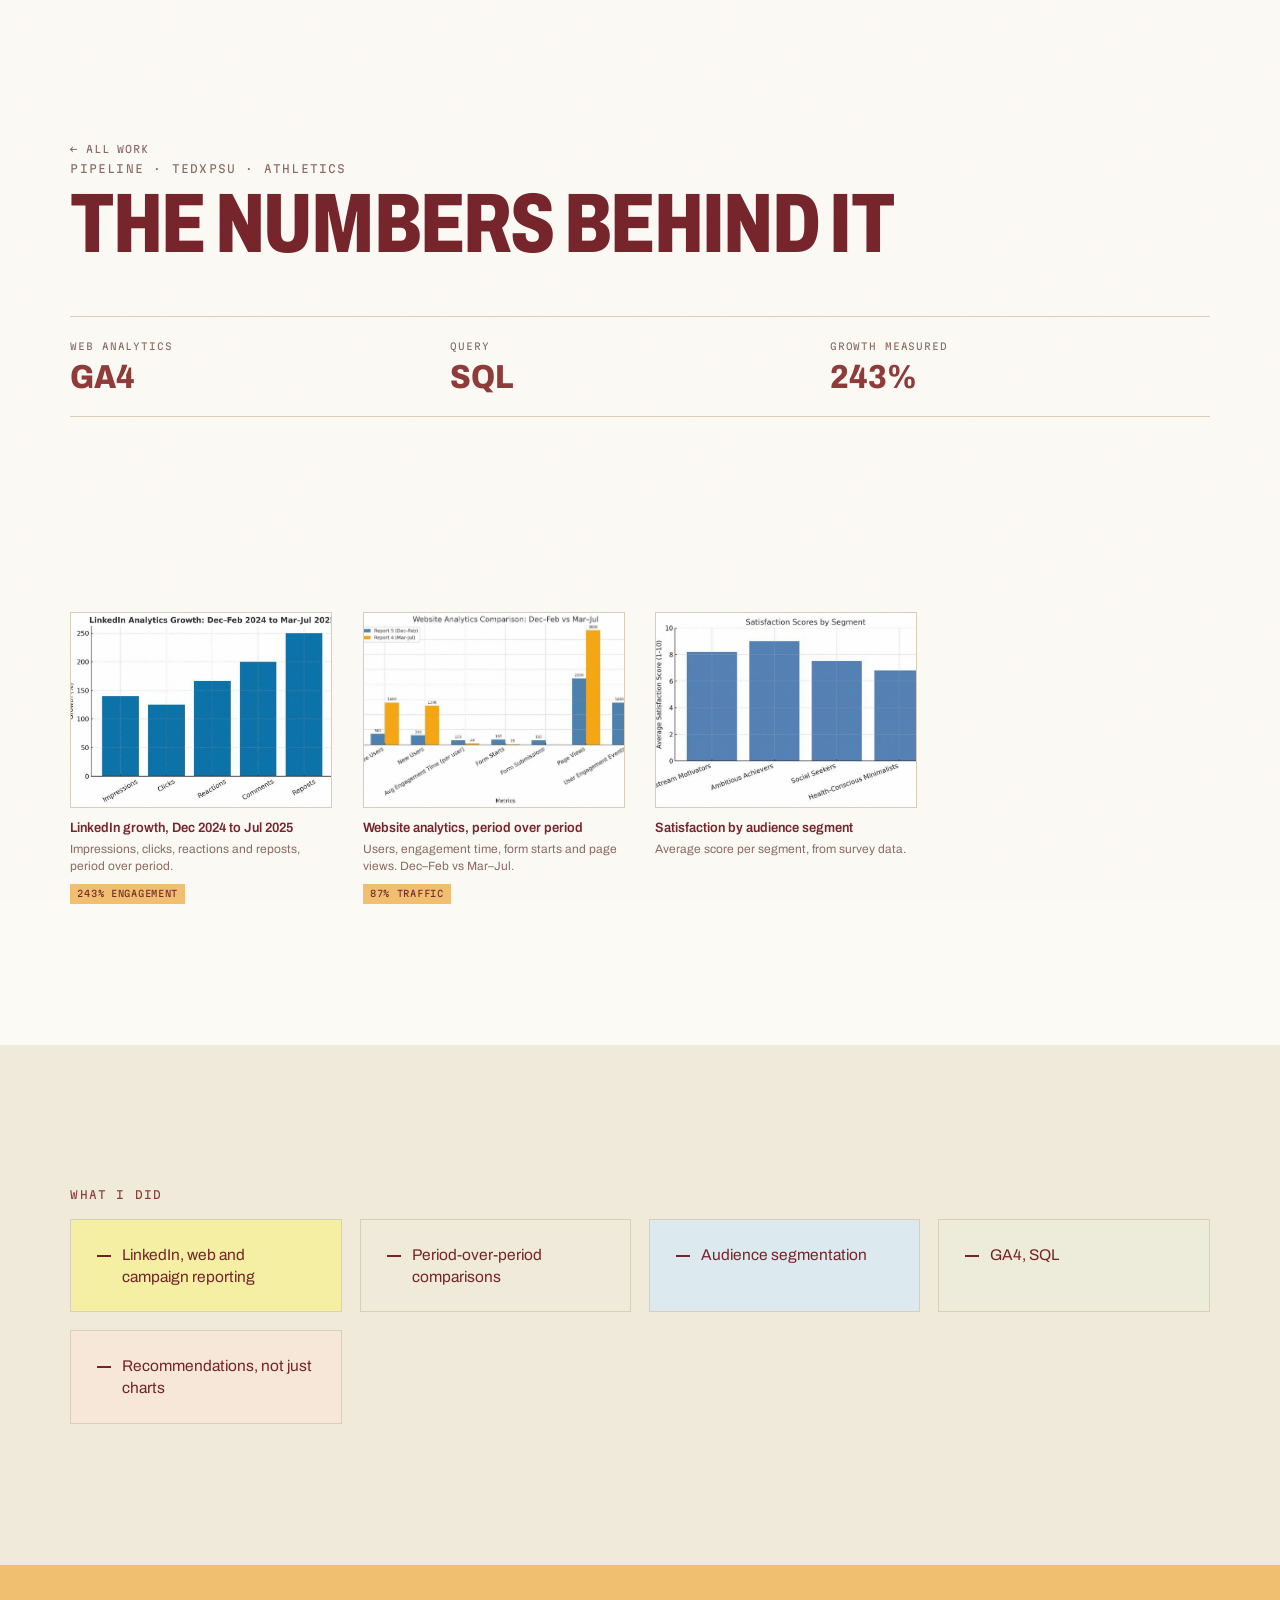
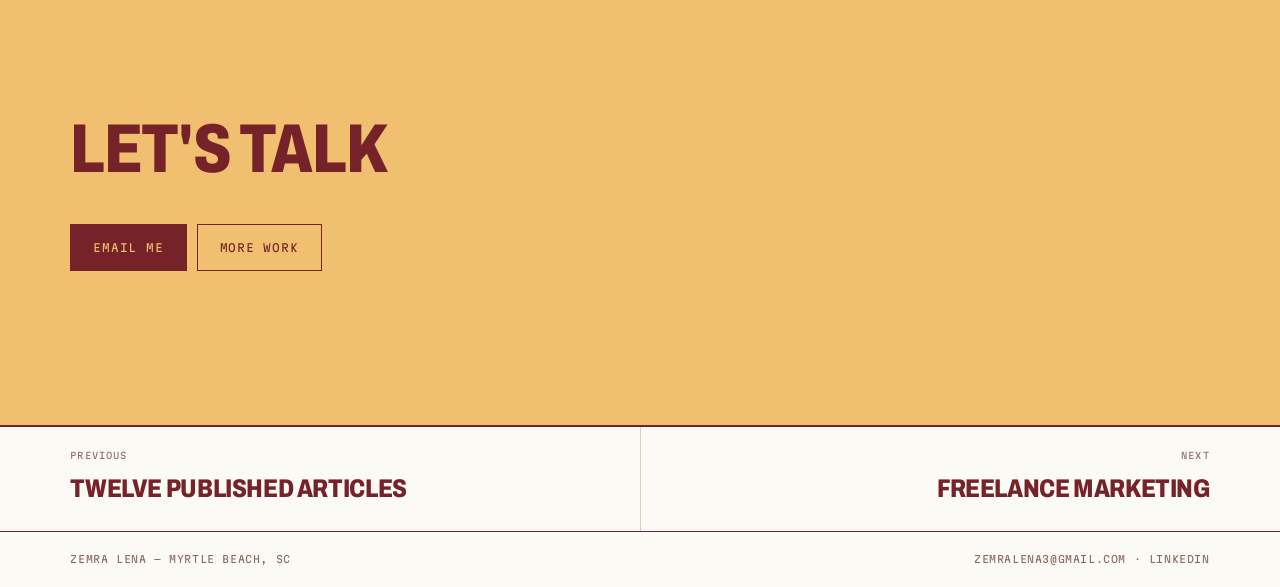
==== commit fae6e10c: "Restructure portfolio by discipline, add photography, condense Matches the structure of the Canva po" ====
--- a/work/analytics.html
+++ b/work/analytics.html
@@ -7,7 +7,7 @@
 <meta name="description" content="Know what the marketing did rather than guess, and be able to say it in one sentence to someone who does not work in marketing.">
 <meta property="og:title" content="The Numbers Behind It — Zemra Lena">
 <meta property="og:description" content="Know what the marketing did rather than guess, and be able to say it in one sentence to someone who does not work in marketing.">
-<link rel="stylesheet" href="../assets/css/site.css?v=1788548602">
+<link rel="stylesheet" href="../assets/css/site.css?v=1788549732">
 </head>
 <body>
 <div class="grid" aria-hidden="true"><span style="--i:0"></span><span style="--i:1"></span><span style="--i:2"></span><span style="--i:3"></span><span style="--i:4"></span><span style="--i:5"></span><span style="--i:6"></span><span style="--i:7"></span><span style="--i:8"></span><span style="--i:9"></span><span style="--i:10"></span><span style="--i:11"></span></div>
@@ -31,17 +31,17 @@
 </div></section>
 <section class="sec"><div class="wrap">
   <div class="wall">
-      <a class="tile" href="../assets/work/analytics/linkedin-growth.jpg" data-cat="Analytics" data-p="PIPELINE" data-t="LinkedIn growth, Dec 2024 to Jul 2025" data-credit="Impressions, clicks, reactions, comments and reposts, period over period. Engagement up 243%.">
+      <a class="tile" href="../assets/work/analytics/linkedin-growth.jpg" data-cat="Analytics" data-p="PIPELINE" data-t="LinkedIn growth, Dec 2024 to Jul 2025" data-credit="Impressions, clicks, reactions and reposts, period over period.">
         <img src="../assets/work/analytics/linkedin-growth.jpg" alt="PIPELINE — LinkedIn growth, Dec 2024 to Jul 2025" loading="lazy" decoding="async">
-        <div class="tile__cap"><div class="tile__t">LinkedIn growth, Dec 2024 to Jul 2025</div><div class="tile__c">Impressions, clicks, reactions, comments and reposts, period over period. Engagement up 243%.</div><div class="tile__m">243% engagement</div></div>
+        <div class="tile__cap"><div class="tile__t">LinkedIn growth, Dec 2024 to Jul 2025</div><div class="tile__c">Impressions, clicks, reactions and reposts, period over period.</div><div class="tile__m">243% engagement</div></div>
       </a>
-      <a class="tile" href="../assets/work/analytics/website-comparison.jpg" data-cat="Analytics" data-p="PIPELINE" data-t="Website analytics, period over period" data-credit="Active users, new users, engagement time, form starts and page views. Dec–Feb against Mar–Jul. Traffic up 87%.">
+      <a class="tile" href="../assets/work/analytics/website-comparison.jpg" data-cat="Analytics" data-p="PIPELINE" data-t="Website analytics, period over period" data-credit="Users, engagement time, form starts and page views. Dec–Feb vs Mar–Jul.">
         <img src="../assets/work/analytics/website-comparison.jpg" alt="PIPELINE — Website analytics, period over period" loading="lazy" decoding="async">
-        <div class="tile__cap"><div class="tile__t">Website analytics, period over period</div><div class="tile__c">Active users, new users, engagement time, form starts and page views. Dec–Feb against Mar–Jul. Traffic up 87%.</div><div class="tile__m">87% traffic</div></div>
+        <div class="tile__cap"><div class="tile__t">Website analytics, period over period</div><div class="tile__c">Users, engagement time, form starts and page views. Dec–Feb vs Mar–Jul.</div><div class="tile__m">87% traffic</div></div>
       </a>
-      <a class="tile" href="../assets/work/analytics/satisfaction.jpg" data-cat="Analytics" data-p="Reporting" data-t="Satisfaction by audience segment" data-credit="Average score per segment, from survey data I collected and analysed.">
+      <a class="tile" href="../assets/work/analytics/satisfaction.jpg" data-cat="Analytics" data-p="Reporting" data-t="Satisfaction by audience segment" data-credit="Average score per segment, from survey data.">
         <img src="../assets/work/analytics/satisfaction.jpg" alt="Reporting — Satisfaction by audience segment" loading="lazy" decoding="async">
-        <div class="tile__cap"><div class="tile__t">Satisfaction by audience segment</div><div class="tile__c">Average score per segment, from survey data I collected and analysed.</div></div>
+        <div class="tile__cap"><div class="tile__t">Satisfaction by audience segment</div><div class="tile__c">Average score per segment, from survey data.</div></div>
       </a>
   </div></div></section>
 <section class="sec sec--deep"><div class="wrap">
--- a/assets/css/site.css
+++ b/assets/css/site.css
@@ -750,3 +750,40 @@
 /* a bit more room between pieces now they carry text */
 .wall{column-gap:clamp(16px,2.2vw,30px)}
 .tile{margin-bottom:clamp(26px,3.2vw,44px)}
+
+/* ============================================================
+   v11 — cohesion. one grid, one caption treatment, less text.
+   ============================================================ */
+
+/* uniform grid instead of ragged masonry */
+.wall{columns:auto;display:grid;grid-template-columns:repeat(4,1fr);
+  gap:clamp(18px,2.4vw,34px)}
+@media(max-width:1180px){.wall{grid-template-columns:repeat(3,1fr)}}
+@media(max-width:760px){.wall{grid-template-columns:repeat(2,1fr)}}
+@media(max-width:440px){.wall{grid-template-columns:1fr}}
+.tile{margin:0;display:flex;flex-direction:column}
+
+/* every piece sits in the same frame, so the grid reads as one system */
+.tile img{width:100%;aspect-ratio:4/3;object-fit:cover;object-position:center}
+.tile--v video{width:100%;aspect-ratio:4/3;object-fit:cover}
+.tile--phone video{aspect-ratio:9/16;object-fit:cover}
+.tile--phone{grid-row:span 2}
+.phone{max-width:100%}
+
+/* photography and writing keep their natural crop, they are the content */
+.grp--photo .tile img{aspect-ratio:3/4}
+.grp--writing .tile img{aspect-ratio:3/4;object-fit:contain;background:var(--foam);padding:6px}
+.grp--analytics .tile img{aspect-ratio:4/3;object-fit:contain;background:var(--foam);padding:10px}
+
+/* one caption treatment everywhere */
+.tile__cap{padding:11px 0 0}
+.tile__t{font-size:13.5px;line-height:1.3}
+.tile__c{font-size:12px;margin-top:4px;line-height:1.45}
+.tile__m{margin-top:8px;font-size:9px;padding:3px 7px}
+.tile__link{margin-top:8px;font-size:9px}
+
+/* section headers, tighter */
+#pieces .grp{margin-top:clamp(48px,6vw,86px)}
+.grp__h{padding-bottom:10px;margin-bottom:clamp(16px,2vw,24px)}
+.grp__t{font-size:clamp(18px,2.2vw,28px)}
+.grp__m{font-size:9.5px}
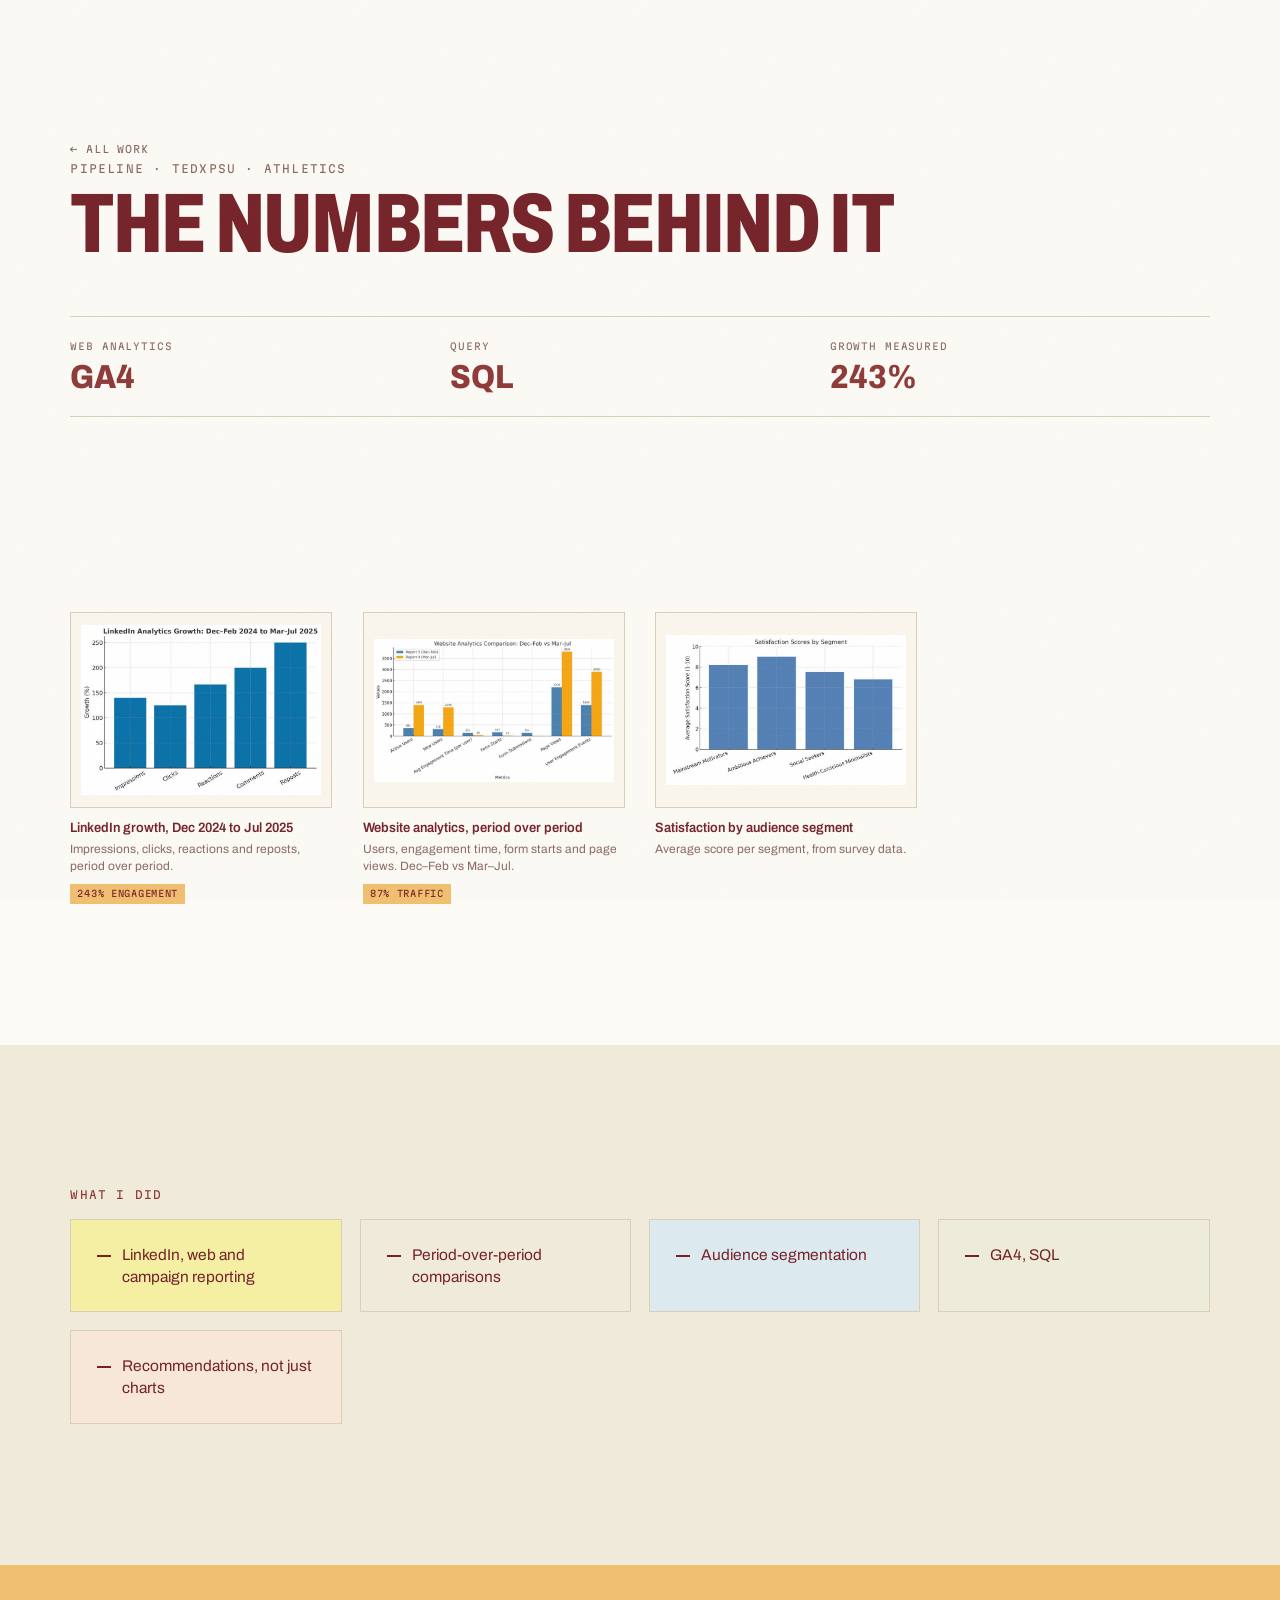
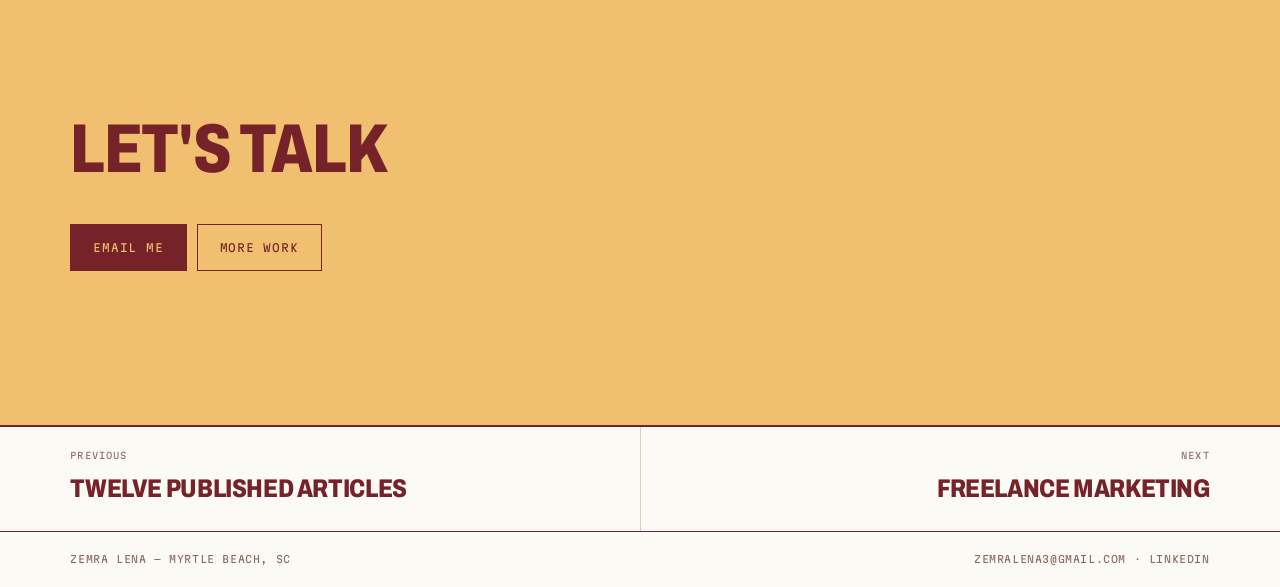
==== commit b6847f4a: "Group case-page work by discipline, fix cropped charts - Case galleries now group by the same discip" ====
--- a/work/analytics.html
+++ b/work/analytics.html
@@ -30,7 +30,9 @@
   
 </div></section>
 <section class="sec"><div class="wrap">
-  <div class="wall">
+  <div class="grp grp--analytics">
+    
+    <div class="wall">
       <a class="tile" href="../assets/work/analytics/linkedin-growth.jpg" data-cat="Analytics" data-p="PIPELINE" data-t="LinkedIn growth, Dec 2024 to Jul 2025" data-credit="Impressions, clicks, reactions and reposts, period over period.">
         <img src="../assets/work/analytics/linkedin-growth.jpg" alt="PIPELINE — LinkedIn growth, Dec 2024 to Jul 2025" loading="lazy" decoding="async">
         <div class="tile__cap"><div class="tile__t">LinkedIn growth, Dec 2024 to Jul 2025</div><div class="tile__c">Impressions, clicks, reactions and reposts, period over period.</div><div class="tile__m">243% engagement</div></div>
@@ -43,7 +45,9 @@
         <img src="../assets/work/analytics/satisfaction.jpg" alt="Reporting — Satisfaction by audience segment" loading="lazy" decoding="async">
         <div class="tile__cap"><div class="tile__t">Satisfaction by audience segment</div><div class="tile__c">Average score per segment, from survey data.</div></div>
       </a>
-  </div></div></section>
+    </div>
+  </div>
+</div></section>
 <section class="sec sec--deep"><div class="wrap">
   <p class="lab">What I did</p>
   <ul class="didlist"><li>LinkedIn, web and campaign reporting</li><li>Period-over-period comparisons</li><li>Audience segmentation</li><li>GA4, SQL</li><li>Recommendations, not just charts</li></ul>
